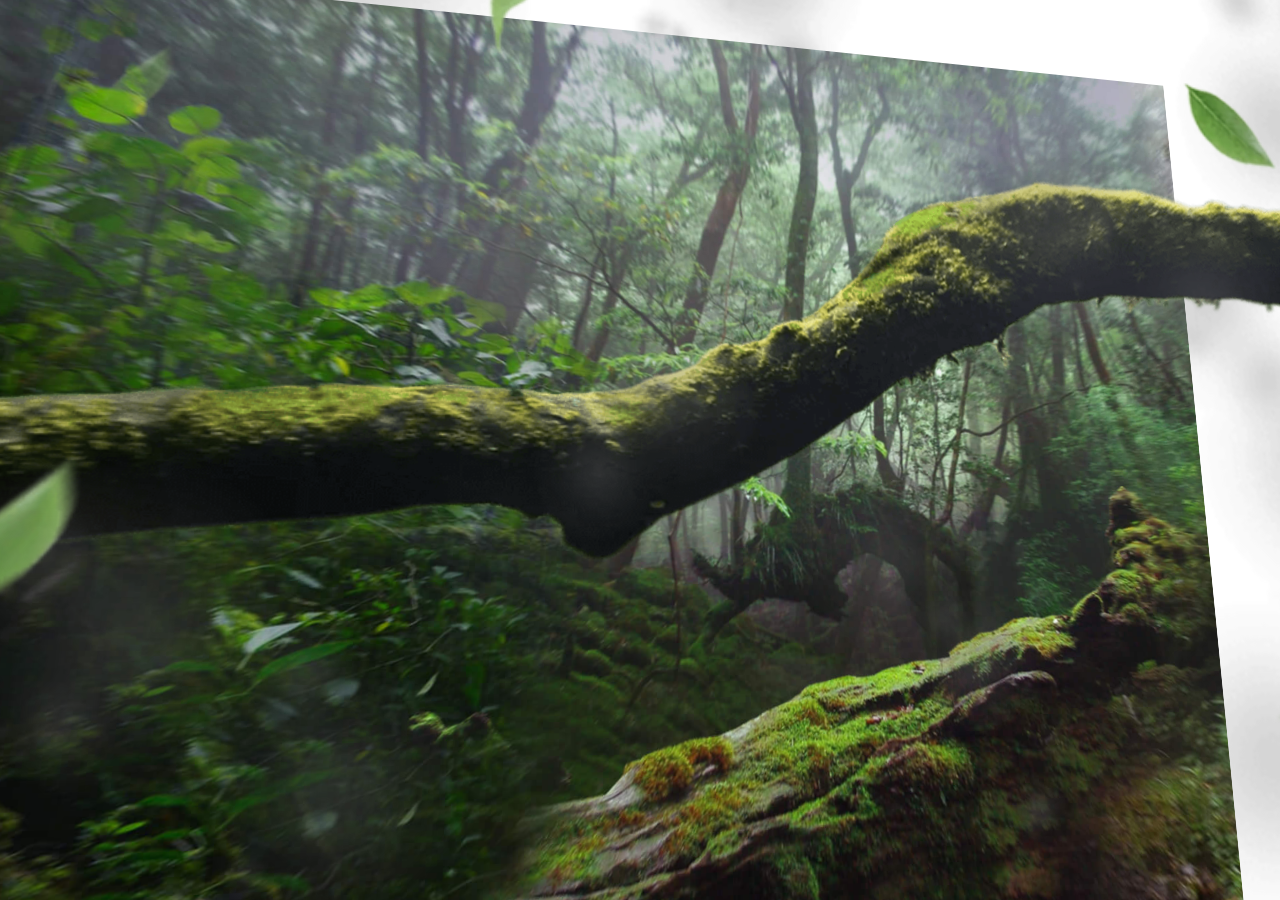
==== лес/index.html @ a8435120 "Add files via upload" ====
<!DOCTYPE html>
<html lang="en">
  <head>
    <meta charset="UTF-8" />
    <meta name="viewport" content="width=device-width, initial-scale=1.0" />
    <title>Rest in Forest</title>
    <link rel="stylesheet" href="./assets/css/index.css" />
    <script defer src="./assets/js/index.js"></script>
    <script defer src="./assets/js/rain.js"></script>
    <script defer src="./assets/js/sound.js"></script>
  </head>
  <body>
    <section class="layers">
      <div class="layers-container">
        <div
          style="background-image: url(./assets/images/layer-1.jpg)"
          class="layer-item item-1"
        ></div>
        <div
          style="background-image: url(./assets/images/layer-2.png)"
          class="layer-item item-2"
        ></div>
        <div class="layer-item item-3"></div>
        <div class="layer-item item-4"></div>
        <div
          style="background-image: url(./assets/images/layer-5.png)"
          class="layer-item item-5"
        ></div>
        <div
          style="background-image: url(./assets/images/layer-6.png)"
          class="layer-item item-6"
        ></div>
      </div>
    </section>
  </body>
</html>
---- лес/assets/css/index.css ----
*{
    margin: 0;
    padding: 0;
    box-sizing: border-box;
}

.layers{
    perspective: 1000px;
    overflow: hidden;
}
:root {
    --moveX: 10deg;
    --moveY: 10deg;
}

.layers-container{
    height: 100vh;
    perspective: 1000px;
    transform-style: preserve-3d;
    will-change: transform;
    transform: rotateX(var(--moveY)) rotateY(var(--moveX));
}



.layer-item {
    position: absolute;
    inset: -5vw;
    background-size: cover;
    background-position: centers;
}

.item-1 {
    transform: translateZ(-50px);
}
.item-2 {
    transform: translateZ(100px);
}
.item-3 {
    transform: translateZ(150px);
}
.item-4 {
    transform: translateZ(200px);
}
.item-5 {
    transform: translateZ(250px);
}
.item-6 {
    transform: translateZ(350px);
}
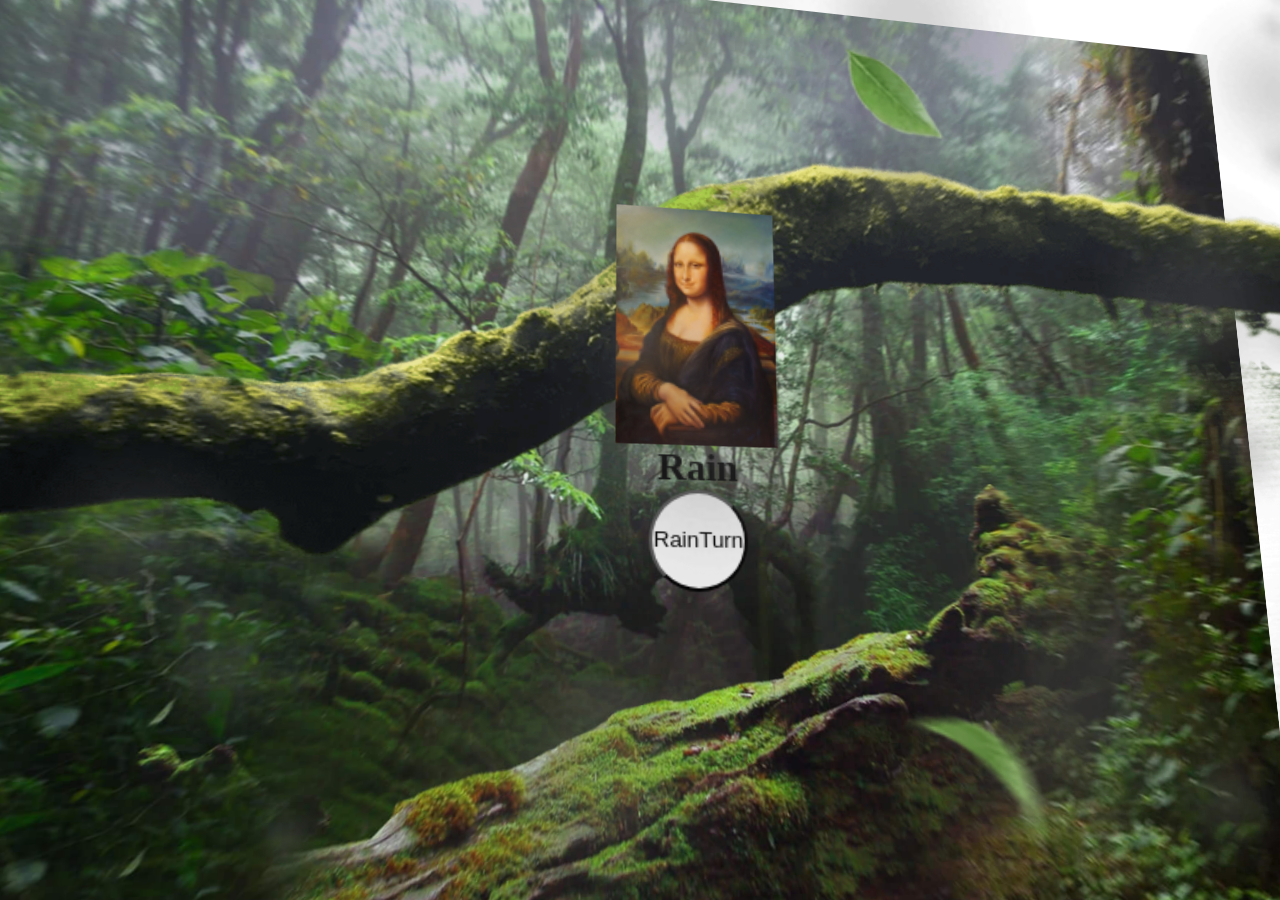
==== commit cc0ca050: "Add files via upload" ====
--- a/лес/index.html
+++ b/лес/index.html
@@ -21,7 +21,12 @@
           class="layer-item item-2"
         ></div>
         <div class="layer-item item-3"></div>
-        <div class="layer-item item-4"></div>
+        <div class="layer-item item-4">
+          <img class="logo" src="./assets/images/лиза.jpg" alt="" />
+          <h1 class="title">Rain</h1>
+          <button class="btn-sound">RainTurn</button>
+        </div>
+
         <div
           style="background-image: url(./assets/images/layer-5.png)"
           class="layer-item item-5"
@@ -32,5 +37,9 @@
         ></div>
       </div>
     </section>
+    <audio
+      loop
+      src="./assets/аудио/d0bcd0b5d0bbd0bad0b8d0b9-d0b4d0bed0b6d0b4d18c.mp3"
+    ></audio>
   </body>
 </html>
--- a/лес/assets/css/index.css
+++ b/лес/assets/css/index.css
@@ -1,50 +1,67 @@
-*{
-    margin: 0;
-    padding: 0;
-    box-sizing: border-box;
+* {
+  margin: 0;
+  padding: 0;
+  box-sizing: border-box;
 }
 
-.layers{
-    perspective: 1000px;
-    overflow: hidden;
+.layers {
+  perspective: 1000px;
+  overflow: hidden;
 }
 :root {
-    --moveX: 10deg;
-    --moveY: 10deg;
+  --moveX: 10deg;
+  --moveY: 10deg;
 }
 
-.layers-container{
-    height: 100vh;
-    perspective: 1000px;
-    transform-style: preserve-3d;
-    will-change: transform;
-    transform: rotateX(var(--moveY)) rotateY(var(--moveX));
+.layers-container {
+  height: 100vh;
+  perspective: 1000px;
+  transform-style: preserve-3d;
+  will-change: transform;
+  transform: rotateX(var(--moveY)) rotateY(var(--moveX));
 }
 
-
-
 .layer-item {
-    position: absolute;
-    inset: -5vw;
-    background-size: cover;
-    background-position: centers;
+  position: absolute;
+  inset: -5vw;
+  background-size: cover;
+  background-position: center;
+  pointer-events: none;
 }
 
 .item-1 {
-    transform: translateZ(-50px);
+  transform: translateZ(-50px) scale(1.1);
 }
 .item-2 {
-    transform: translateZ(100px);
+  transform: translateZ(100px);
 }
 .item-3 {
-    transform: translateZ(150px);
+  transform: translateZ(150px);
 }
 .item-4 {
-    transform: translateZ(200px);
+  transform: translateZ(200px);
 }
 .item-5 {
-    transform: translateZ(250px);
+  transform: translateZ(250px);
 }
 .item-6 {
-    transform: translateZ(350px);
+  transform: translateZ(350px);
 }
+
+.item-4 {
+  display: flex;
+  justify-content: center;
+  align-items: center;
+  flex-direction: column;
+  pointer-events: all;
+}
+.logo {
+  height: 150px;
+  width: 100px;
+}
+.btn-sound {
+  width: 60px;
+  height: 60px;
+  border-radius: 50%;
+  cursor: pointer;
+}
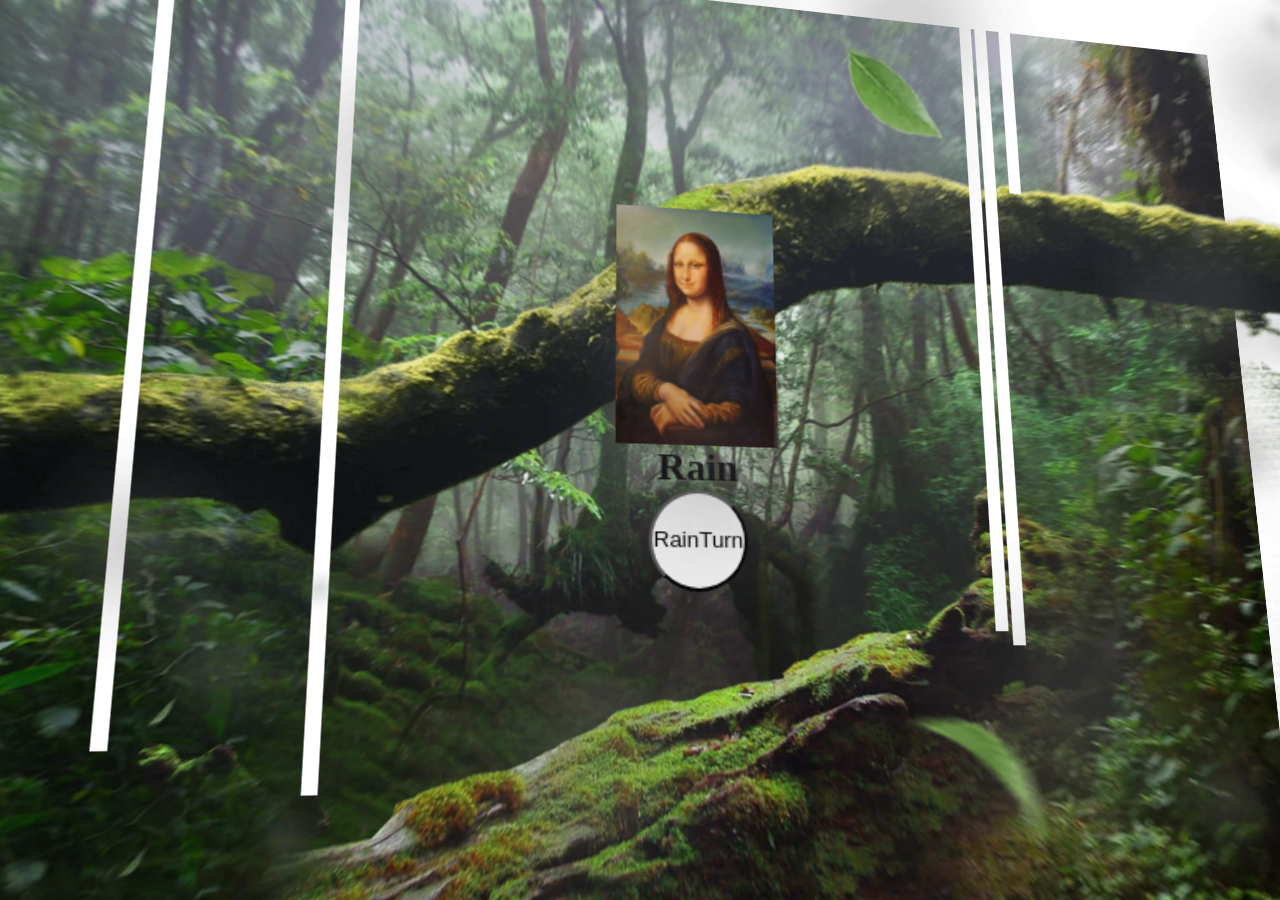
==== commit 0f05b751: "Add files via upload" ====
--- a/лес/index.html
+++ b/лес/index.html
@@ -20,7 +20,9 @@
           style="background-image: url(./assets/images/layer-2.png)"
           class="layer-item item-2"
         ></div>
-        <div class="layer-item item-3"></div>
+        <div class="layer-item item-3">
+          <canvas id="canvas"></canvas>
+        </div>
         <div class="layer-item item-4">
           <img class="logo" src="./assets/images/лиза.jpg" alt="" />
           <h1 class="title">Rain</h1>
